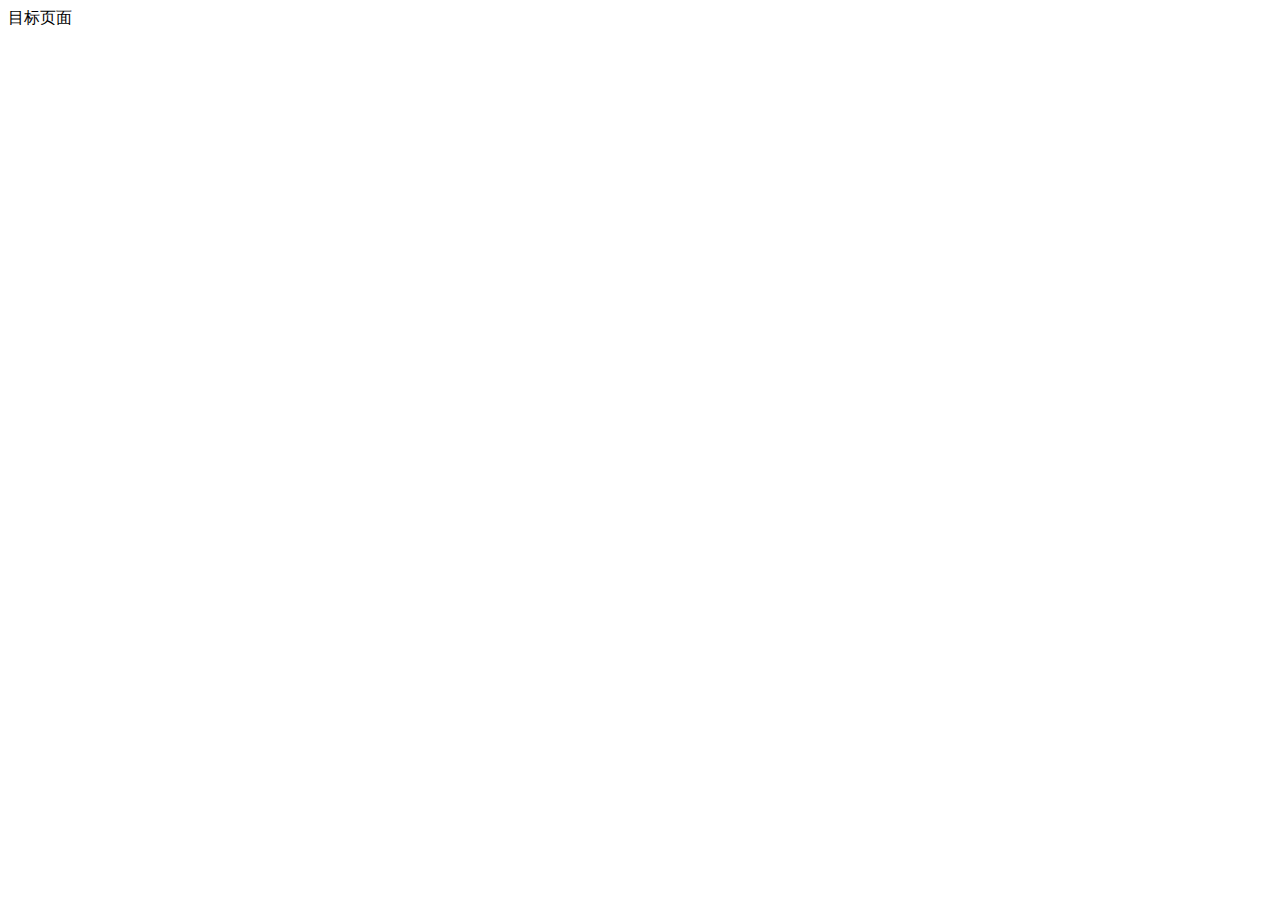
==== jump.html @ 1b51ecd7 "新增调试页面" ====
<!DOCTYPE html>
<html lang="en">

<head>
    <meta charset="UTF-8">
    <meta http-equiv="X-UA-Compatible" content="IE=edge">
    <meta name="viewport" content="width=device-width, initial-scale=1.0">
    <title>Document</title>
</head>

<body>
    目标页面
    <script>
        if (window.navigator.standalone) {
            //全屏，点击主屏幕图标
            var search = document.location.search
            window.open('addilink://' + search)
        }else{
            // TODO
        }
    </script>
</body>

</html>
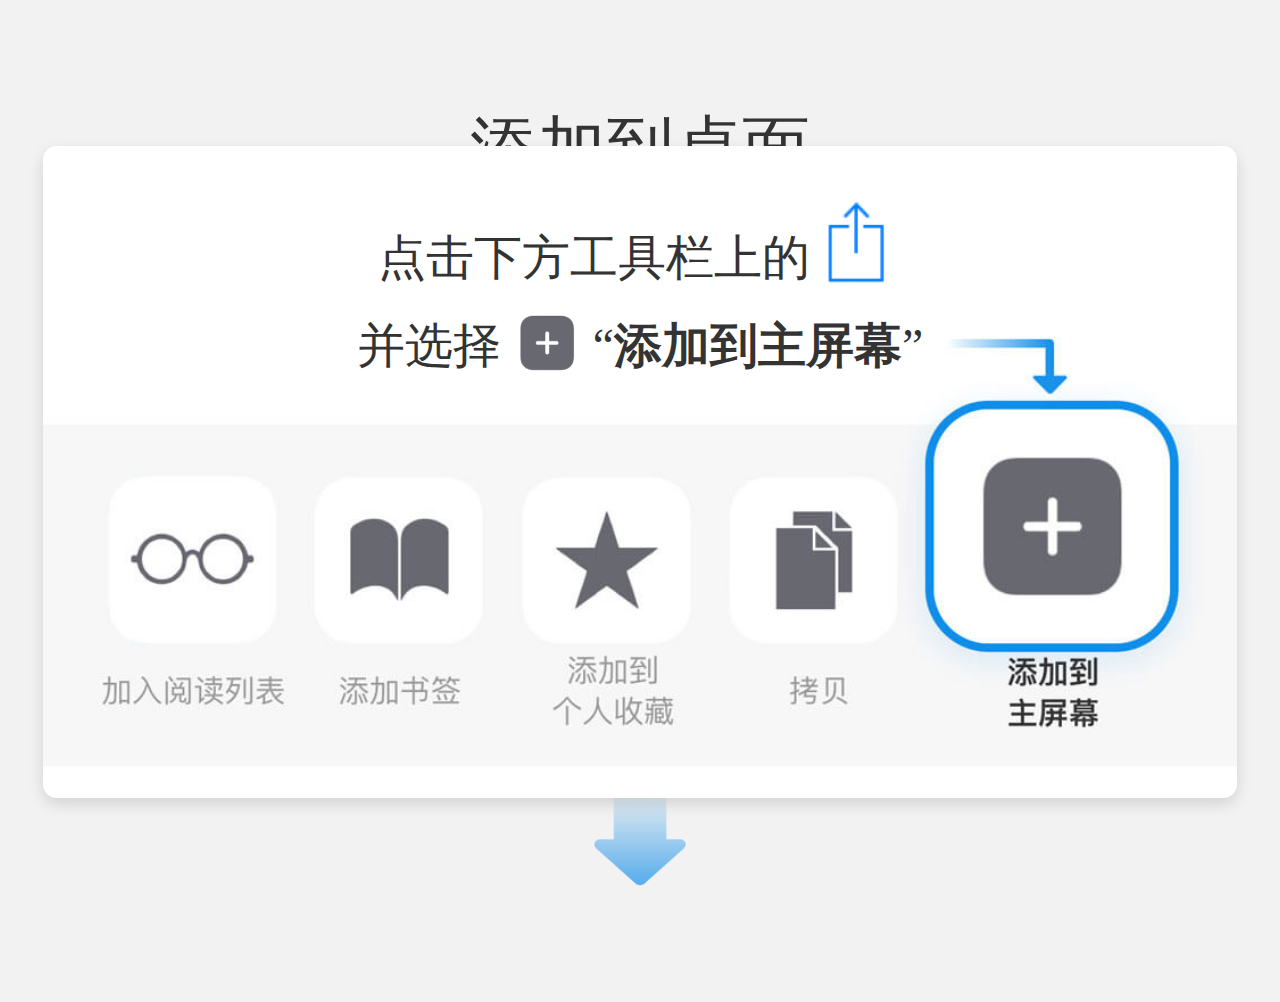
==== commit eb0e6869: "更新" ====
--- a/jump.html
+++ b/jump.html
@@ -1,24 +1,230 @@
 <!DOCTYPE html>
-<html lang="en">
+<html lang="en" >
 
 <head>
     <meta charset="UTF-8">
     <meta http-equiv="X-UA-Compatible" content="IE=edge">
     <meta name="viewport" content="width=device-width, initial-scale=1.0">
+    <meta content="yes" name="apple-touch-fullscreen" />
+    <meta content="yes" name="apple-mobile-web-app-capable" />
     <title>Document</title>
 </head>
 
 <body>
-    目标页面
+    <div class="main" style="display: none;">
+        <div class="title">
+            添加到桌面
+        </div>
+        <div class="guide">
+            <div class="content">
+              <p class="tips">点击下方工具栏上的<img class="icon" src="./images/1.png"></p>
+              <p class="tips">并选择<img class="icon" src="./images/2.png">“<strong>添加到主屏幕</strong>”</p>
+              <img class="toolbar" src="./images/3.jpg">
+            </div>
+            <img class="arrow" src="./images/4.png">
+          </div>
+    </div>
+
+
+
     <script>
-        if (window.navigator.standalone) {
-            //全屏，点击主屏幕图标
-            var search = document.location.search
-            window.open('addilink://' + search)
-        }else{
-            // TODO
+        document.documentElement.style.fontSize = document.documentElement.clientWidth * 100 / 375 + 'px';
+        function redirect() {
+            setTitle()
+            if (window.navigator.standalone) {
+                //全屏，点击主屏幕图标
+                var search = document.location.search
+                window.location.href = 'addilink://' + search
+                document.querySelector('.main').style.display="none"
+            } else {
+                // TODO
+                document.querySelector('.main').style.display="block"
+            }
         }
+
+        function setTitle(){
+            var nickname=getQueryVariable('nickname')
+            document.title=nickname?decodeURIComponent(nickname):'我的设备'
+        }
+
+        function getQueryVariable(variable) {
+            var query = window.location.search.substring(1);
+            var vars = query.split("&");
+            for (var i = 0; i < vars.length; i++) {
+                var pair = vars[i].split("=");
+                if (pair[0] == variable) { return pair[1]; }
+            }
+            return (false);
+        }
+
+        redirect()
+        document.addEventListener('visibilitychange', function () {
+            redirect()
+        });
     </script>
 </body>
-
+<style>
+    html,body{
+        margin:0px;
+        padding:0px;
+        height:100%;
+    }
+    .main{
+        width:100%;
+        height:100%;
+    }
+    .title{
+        text-align: center;
+        margin-top: .3rem;
+        font-size:0.2rem;
+    }
+    * {
+        margin: 0;
+        padding: 0;
+      }
+      html,body{
+        height: 100%;
+        width: 100%;
+        overflow: hidden;
+        background: #F3F2F2;
+        text-align: center;
+      }
+      .backguide {
+        height: 100%;
+        width: 100%;
+      }
+      .backguide .enter {
+        position: absolute;
+        height: 0.44rem;
+        width: 3.43rem;
+        background: #108EE9;
+        border: 0;
+        font-size: 0.18rem;
+        color: white;
+        bottom: 0.52rem;
+        left: 0.16rem;
+        border-radius: 0.02rem;
+      }
+      .backguide .tips {
+        margin-top: 1.29rem;
+        font-size: 0.14rem;
+        line-height: 0.2rem;
+        color: #999999;
+      }
+      .backguide .icon {
+        height: 0.71rem;
+        width: 0.71rem;
+        border-radius: 0.14rem;
+      }
+      .backguide .appname {
+        font-size: 0.18rem;
+        line-height: 0.25rem;
+        color: #333333;
+        margin-top: -0.14rem;
+      }
+      .main {
+        color: #333;
+        text-align: center;
+      }
+      .subject {
+        margin-top: .3rem;
+        font-size: 0.2rem;
+      }
+
+      .preview {
+        margin-top:0.36rem;
+        position: relative;
+      }
+      .preview .content {
+        position: relative;
+        margin: 0 0.55rem;
+      }
+      .preview .bg {
+        width: 2.5rem;
+        margin-left: 0.05rem;
+        position: relative;
+      }
+      .preview .icon {
+        position: absolute;
+        display: block;
+        border-radius: 21%;
+      }
+      .preview .title {
+        position: absolute;
+        text-align: center;
+        overflow: hidden;
+        text-overflow: ellipsis;
+        white-space: nowrap;
+      }
+      .preview .icon.large {
+        width: 1.25rem;
+        height: 1.25rem;
+        left: 1.22rem;
+        top: .42rem
+      }
+      .preview .title.large {
+        width: 1.5rem;
+        left: 1.13rem;
+        top: 1.70rem;
+        font-size: 0.17rem;
+      }
+      .preview .icon.small {
+        width: 0.14rem;
+        height: 0.14rem;
+        left: 0.8rem;
+        top: 1.125rem;
+      }
+      .preview .title.small {
+        width: 0.16rem;
+        left: 0.78rem;
+        top: 1.266rem;
+        font-size: 0.025rem;
+      }
+
+      .guide {
+        width: 100%;
+        position: absolute;
+        left: 0;
+        bottom: .30rem;
+      }
+      .guide .content {
+        position: relative;
+        z-index: 20;
+        width: 3.50rem;
+        padding-top: 0.16rem;
+        padding-bottom: 0.06rem;
+        margin: 0 auto;
+        border-radius: 0.04rem;
+        box-shadow: 0 6px 15px rgba(0, 0, 0, 0.13);
+        background: #fff;
+        font-size: .14rem;
+      }
+      .guide .tips {
+        position: relative;
+        z-index: 20;
+      }
+      .guide .icon {
+        width: 0.20rem;
+        height: 0.24rem;
+        margin: 0 0.035rem 0.02rem;
+        vertical-align: bottom;
+      }
+      .guide .toolbar {
+        width: 100%;
+        height: auto;
+        margin-top: -0.12rem;
+        position: relative;
+        z-index: 10;
+      }
+      .guide .arrow {
+        width: 0.27rem;
+        height: auto;
+        position: absolute;
+        left: 50%;
+        bottom: -0.26rem;
+        margin-left: -0.135rem;
+        z-index: 10;
+      }
+
+</style>
 </html>